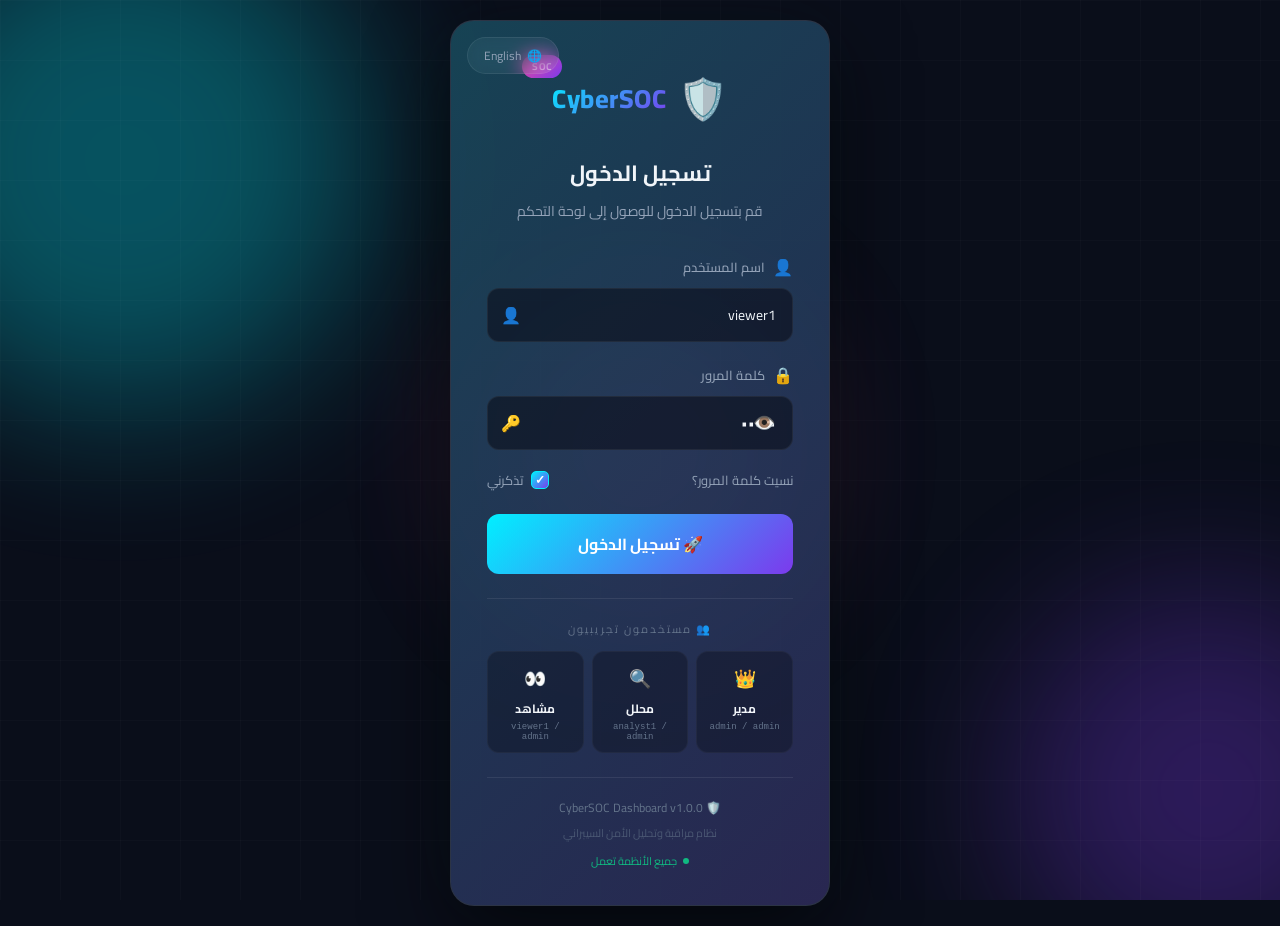
==== about.html @ f3b63bd0 "Add files via upload" ====
<!DOCTYPE html>
<html lang="ar" dir="rtl" data-theme="dark">
<head>
    <link rel="stylesheet" href="assets/css/style.css">
    <meta charset="UTF-8">
    <meta name="viewport" content="width=device-width, initial-scale=1.0">
    <title>CyberSOC Dashboard - من نحن</title>
    <meta name="description" content="تعرف على منصة CyberSOC وفريق العمل">
    <link rel="icon" href="data:image/svg+xml,<svg xmlns='http://www.w3.org/2000/svg' viewBox='0 0 100 100'><text y='.9em' font-size='90'>🛡️</text></svg>">
</head>
<body>

<!-- ====================================================== -->
<!-- شاشة التحميل -->
<!-- ====================================================== -->
<div id="loading-screen">
    <div class="loading-spinner"></div>
    <div class="loading-text">🛡️ جاري تحميل المنصة...</div>
</div>
<script>
// ==========================================
// التحقق من تسجيل الدخول
// ==========================================
(function() {
    var loggedIn = sessionStorage.getItem('loggedIn');
    if (!loggedIn || loggedIn !== 'true') {
        window.location.href = 'login.html';
    }
})();
</script>

<!-- ====================================================== -->
<!-- الشريط الجانبي -->
<!-- ====================================================== -->
<aside class="sidebar" id="sidebar">
    <div class="logo">
        <span class="logo-icon">🛡️</span>
        <span class="logo-text">CyberSOC</span>
    </div>
    
    <nav>
        <ul class="nav-menu">
            <li class="nav-item">
                <a href="index.html" class="nav-link">
                    <span class="nav-icon">📊</span>
                    <span class="nav-text" data-translate="dashboard">لوحة التحكم</span>
                </a>
            </li>
            <li class="nav-item">
                <a href="threats.html" class="nav-link">
                    <span class="nav-icon">⚠️</span>
                    <span class="nav-text" data-translate="threats">التهديدات</span>
                    <span class="nav-badge" id="threat-badge">12</span>
                </a>
            </li>
            <li class="nav-item">
                <a href="incidents.html" class="nav-link">
                    <span class="nav-icon">🚨</span>
                    <span class="nav-text" data-translate="incidents">الحوادث</span>
                    <span class="nav-badge" id="incident-badge">5</span>
                </a>
            </li>
            <li class="nav-item">
                <a href="about.html" class="nav-link active">
                    <span class="nav-icon">ℹ️</span>
                    <span class="nav-text">من نحن</span>
                </a>
            </li>
            <li class="nav-item">
                <a href="settings.html" class="nav-link">
                    <span class="nav-icon">⚙️</span>
                    <span class="nav-text" data-translate="settings">الإعدادات</span>
                </a>
            </li>
        </ul>
    </nav>
    
    <div class="sidebar-footer">
        <div class="user-info">
            <span class="user-avatar">👤</span>
            <div>
                <div class="user-name">مدير النظام</div>
                <div class="user-role">Admin</div>
            </div>
        </div>
    </div>
</aside>

<!-- ====================================================== -->
<!-- المحتوى الرئيسي -->
<!-- ====================================================== -->
<main class="main-content" id="main-content">
    
    <!-- الشريط العلوي -->
    <header class="topbar">
        <div class="topbar-left">
            <button class="menu-toggle" aria-label="تبديل القائمة">☰</button>
            <h1 class="page-title">من نحن</h1>
        </div>
        
        <div class="topbar-right">
            <span id="clock" style="font-size:14px; color:var(--text-secondary); font-weight:500;">--:--:--</span>
            <button class="lang-toggle" aria-label="تبديل اللغة">🇬🇧 EN</button>
            <button class="theme-toggle" aria-label="تبديل الثيم">🌙</button>
            <div class="notification-badge">
                <span style="font-size:22px;">🔔</span>
                <span class="badge-count" id="notif-count">3</span>
            </div>
        </div>
    </header>
    
    <!-- قسم الترحيب -->
    <section class="glass-card" style="margin-bottom: var(--spacing-lg); text-align: center; padding: var(--spacing-2xl);">
        <div style="font-size: 64px; margin-bottom: var(--spacing-md);">🛡️</div>
        <h1 style="font-size: 36px; margin-bottom: var(--spacing-md); background: linear-gradient(135deg, var(--neon-cyan), var(--neon-purple)); -webkit-background-clip: text; -webkit-text-fill-color: transparent;">CyberSOC Dashboard</h1>
        <p style="font-size: 18px; color: var(--text-secondary); max-width: 700px; margin: 0 auto; line-height: 1.8;">
            منصة متقدمة لمراقبة وتحليل التهديدات الأمنية وإدارة الحوادث السيبرانية في الوقت الفعلي
        </p>
    </section>
    
    <!-- الرؤية والرسالة -->
    <section class="grid grid-2" style="margin-bottom: var(--spacing-lg);">
        <div class="glass-card glass-card-glow">
            <div style="font-size: 40px; margin-bottom: var(--spacing-md);">🎯</div>
            <h3 style="font-size: 20px; margin-bottom: var(--spacing-md);">رؤيتنا</h3>
            <p style="color: var(--text-secondary); line-height: 1.8;">
                أن نكون المنصة الرائدة في مجال الأمن السيبراني، نقدم حلولاً مبتكرة لتحليل التهديدات 
                وحماية المؤسسات من الهجمات الإلكترونية المتطورة.
            </p>
        </div>
        
        <div class="glass-card glass-card-glow">
            <div style="font-size: 40px; margin-bottom: var(--spacing-md);">💡</div>
            <h3 style="font-size: 20px; margin-bottom: var(--spacing-md);">رسالتنا</h3>
            <p style="color: var(--text-secondary); line-height: 1.8;">
                توفير أدوات متطورة لفرق الأمن السيبراني لرصد وتحليل والاستجابة للتهديدات 
                بسرعة وكفاءة، مع الحفاظ على أعلى معايير الأمان والخصوصية.
            </p>
        </div>
    </section>
    
    <!-- إحصائيات المنصة -->
    <section class="grid grid-4" style="margin-bottom: var(--spacing-lg);">
        <div class="glass-card stat-card text-center">
            <div class="stat-number" style="font-size: 36px;">500+</div>
            <div class="stat-label">تهديدات تم تحليلها</div>
        </div>
        <div class="glass-card stat-card text-center">
            <div class="stat-number" style="font-size: 36px;">98%</div>
            <div class="stat-label">دقة الكشف</div>
        </div>
        <div class="glass-card stat-card text-center">
            <div class="stat-number" style="font-size: 36px;">24/7</div>
            <div class="stat-label">مراقبة مستمرة</div>
        </div>
        <div class="glass-card stat-card text-center">
            <div class="stat-number" style="font-size: 36px;">50+</div>
            <div class="stat-label">عميل يثق بنا</div>
        </div>
    </section>
    
    <!-- فريق العمل -->
    <section style="margin-bottom: var(--spacing-lg);">
        <h2 style="text-align: center; margin-bottom: var(--spacing-xl); font-size: 28px;">👥 فريق العمل</h2>
        <div class="grid grid-3">
            <div class="glass-card text-center">
                <div style="font-size: 64px; margin-bottom: var(--spacing-sm);">👨‍💻</div>
                <h4 style="font-size: 18px;">عبدالرحمن حجازي</h4>
                <p style="color: var(--text-secondary); font-size: 14px;">مدير الأمن السيبراني</p>
                <p style="color: var(--text-muted); font-size: 13px; margin-top: var(--spacing-sm);">خبرة 10 سنوات في مجال الأمن المعلوماتي</p>
            </div>
            <div class="glass-card text-center">
                <div style="font-size: 64px; margin-bottom: var(--spacing-sm);">👩‍💻</div>
                <h4 style="font-size: 18px;">سارة الشايقيه</h4>
                <p style="color: var(--text-secondary); font-size: 14px;">محللة أمنية أولى</p>
                <p style="color: var(--text-muted); font-size: 13px; margin-top: var(--spacing-sm);">متخصصة في تحليل التهديدات والاستجابة للحوادث</p>
            </div>
            <div class="glass-card text-center">
                <div style="font-size: 64px; margin-bottom: var(--spacing-sm);">🧑‍🔬</div>
                <h4 style="font-size: 18px;">محمد الدنقلاوي</h4>
                <p style="color: var(--text-secondary); font-size: 14px;">خبير أمن الشبكات</p>
                <p style="color: var(--text-muted); font-size: 13px; margin-top: var(--spacing-sm);">متخصص في أمن البنية التحتية والشبكات</p>
            </div>
        </div>
    </section>
    
    <!-- الشهادات والجوائز -->
    <section class="glass-card" style="margin-bottom: var(--spacing-lg);">
        <h3 style="text-align: center; margin-bottom: var(--spacing-lg); font-size: 22px;">🏆 الشهادات والاعتمادات</h3>
        <div class="grid grid-3" style="text-align: center;">
            <div>
                <div style="font-size: 48px;">🔒</div>
                <p style="font-weight: 600; margin-top: var(--spacing-sm);">ISO 27001</p>
                <p style="color: var(--text-muted); font-size: 13px;">معيار أمن المعلومات</p>
            </div>
            <div>
                <div style="font-size: 48px;">🛡️</div>
                <p style="font-weight: 600; margin-top: var(--spacing-sm);">SOC 2 Type II</p>
                <p style="color: var(--text-muted); font-size: 13px;">امتثال أمن البيانات</p>
            </div>
            <div>
                <div style="font-size: 48px;">⭐</div>
                <p style="font-weight: 600; margin-top: var(--spacing-sm);">NIST CSF</p>
                <p style="color: var(--text-muted); font-size: 13px;">إطار الأمن السيبراني</p>
            </div>
        </div>
    </section>
    
    <!-- نموذج الاتصال -->
    <section class="glass-card" style="margin-bottom: var(--spacing-lg);">
        <h3 style="margin-bottom: var(--spacing-lg); font-size: 22px;">📩 تواصل معنا</h3>
        <form id="contactForm" style="max-width: 600px; margin: 0 auto;">
            <div class="form-group">
                <label for="contactName">الاسم الكامل</label>
                <input type="text" id="contactName" class="form-control" placeholder="أدخل اسمك" required>
            </div>
            <div class="form-group">
                <label for="contactEmail">البريد الإلكتروني</label>
                <input type="email" id="contactEmail" class="form-control" placeholder="example@domain.com" required>
            </div>
            <div class="form-group">
                <label for="contactMessage">الرسالة</label>
                <textarea id="contactMessage" class="form-control" rows="4" placeholder="اكتب رسالتك هنا..." required></textarea>
            </div>
            <button type="submit" class="btn btn-primary" style="width: 100%;">إرسال الرسالة</button>
        </form>
    </section>
    
    <!-- تذييل الصفحة -->
    <footer style="margin-top: var(--spacing-2xl); padding: var(--spacing-md); text-align: center; color: var(--text-muted); font-size: 13px;">
        <p>🛡️ CyberSOC Dashboard v1.0.0 | جميع الحقوق محفوظة © 2026</p>
        <p style="margin-top: var(--spacing-xs); font-size: 12px; opacity: 0.6;">نظام مراقبة وتحليل الأمن السيبراني - تعمل بأمان 🔒</p>
    </footer>
</main>


<script src="assets/js/main.js"></script>

<script>
// ساعة رقمية
function updateClock() {
    const now = new Date();
    const time = now.toLocaleTimeString('ar-SA', { 
        hour12: false,
        hour: '2-digit',
        minute: '2-digit',
        second: '2-digit'
    });
    const clock = document.getElementById('clock');
    if (clock) clock.textContent = '🕐 ' + time;
}
setInterval(updateClock, 1000);
updateClock();

// نموذج الاتصال
document.getElementById('contactForm')?.addEventListener('submit', function(e) {
    e.preventDefault();
    alert('📩 تم إرسال رسالتك بنجاح! سنتواصل معك قريباً.');
    this.reset();
});

// تحديث الإشعارات
document.getElementById('notif-count').textContent = '3';
</script>

</body>
</html>
---- assets/css/style.css ----
/* ============================================
   CyberSOC Dashboard - CSS موحد (مسافات محسنة)
   ============================================ */

/* ============================================
   1. إعادة تعيين وإعدادات عامة
   ============================================ */
* {
    margin: 0;
    padding: 0;
    box-sizing: border-box;
}

body {
    font-family: 'Segoe UI', Tahoma, Geneva, Verdana, sans-serif;
    background: #0a0e1a;
    color: #f1f5f9;
    min-height: 100vh;
}

/* ============================================
   2. متغيرات المسافات الموحدة
   ============================================ */
:root {
    --spacing-xs: 4px;
    --spacing-sm: 8px;
    --spacing-md: 12px;
    --spacing-lg: 16px;
    --spacing-xl: 20px;
    --spacing-2xl: 24px;
    --spacing-3xl: 32px;
    
    --radius-sm: 6px;
    --radius-md: 10px;
    --radius-lg: 14px;
    
    --sidebar-width: 220px;
    --topbar-height: 56px;
}

/* ============================================
   3. الشريط الجانبي
   ============================================ */
.sidebar {
    position: fixed;
    top: 0;
    left: 0;
    height: 100vh;
    width: var(--sidebar-width);
    background: #111827;
    padding: var(--spacing-md) var(--spacing-sm);
    overflow-y: auto;
    z-index: 100;
    border-right: 1px solid #1e293b;
}

[dir="rtl"] .sidebar {
    left: auto;
    right: 0;
    border-right: none;
    border-left: 1px solid #1e293b;
}

/* الشعار */
.logo {
    display: flex;
    align-items: center;
    gap: var(--spacing-sm);
    margin-bottom: var(--spacing-2xl);
    padding: var(--spacing-xs) var(--spacing-sm);
}

.logo-icon {
    font-size: 24px;
}

.logo-text {
    font-size: 18px;
    font-weight: 700;
    color: #00f0ff;
}

/* قائمة التنقل */
.nav-menu {
    list-style: none;
    padding: 0;
}

.nav-item {
    margin-bottom: var(--spacing-xs);
}

.nav-link {
    display: flex;
    align-items: center;
    gap: var(--spacing-sm);
    padding: var(--spacing-sm) var(--spacing-md);
    border-radius: var(--radius-sm);
    color: #94a3b8;
    text-decoration: none;
    transition: all 0.2s;
    font-size: 14px;
}

.nav-link:hover {
    background: rgba(0, 240, 255, 0.08);
    color: #f1f5f9;
}

.nav-link.active {
    background: rgba(0, 240, 255, 0.12);
    color: #00f0ff;
}

.nav-icon {
    font-size: 16px;
    width: 20px;
    text-align: center;
}

.nav-badge {
    margin-left: auto;
    background: #ef4444;
    color: white;
    font-size: 9px;
    padding: 1px 7px;
    border-radius: 10px;
}

[dir="rtl"] .nav-badge {
    margin-left: 0;
    margin-right: auto;
}

/* معلومات المستخدم */
.sidebar-footer {
    margin-top: var(--spacing-2xl);
    padding-top: var(--spacing-md);
    border-top: 1px solid #1e293b;
}

.user-info {
    display: flex;
    align-items: center;
    gap: var(--spacing-sm);
    padding: var(--spacing-xs) var(--spacing-sm);
}

.user-avatar {
    font-size: 20px;
}

.user-name {
    font-size: 13px;
    font-weight: 600;
}

.user-role {
    font-size: 11px;
    color: #64748b;
}

/* ============================================
   4. المحتوى الرئيسي
   ============================================ */
.main-content {
    margin-left: var(--sidebar-width);
    padding: var(--spacing-lg) var(--spacing-xl);
    min-height: 100vh;
}

[dir="rtl"] .main-content {
    margin-left: 0;
    margin-right: var(--sidebar-width);
}

/* ============================================
   5. الشريط العلوي
   ============================================ */
.topbar {
    display: flex;
    justify-content: space-between;
    align-items: center;
    padding: var(--spacing-sm) var(--spacing-lg);
    background: #1e293b;
    border-radius: var(--radius-md);
    margin-bottom: var(--spacing-lg);
    flex-wrap: wrap;
    gap: var(--spacing-sm);
    min-height: var(--topbar-height);
}

.topbar-left {
    display: flex;
    align-items: center;
    gap: var(--spacing-sm);
}

.menu-toggle {
    background: none;
    border: none;
    color: #f1f5f9;
    font-size: 20px;
    cursor: pointer;
}

.page-title {
    font-size: 17px;
    font-weight: 600;
}

.topbar-right {
    display: flex;
    align-items: center;
    gap: var(--spacing-sm);
    flex-wrap: wrap;
}

.lang-toggle {
    background: rgba(255, 255, 255, 0.05);
    border: 1px solid #334155;
    color: #f1f5f9;
    padding: 3px 10px;
    border-radius: var(--radius-sm);
    cursor: pointer;
    font-size: 12px;
    transition: all 0.2s;
}

.lang-toggle:hover {
    background: rgba(0, 240, 255, 0.1);
    border-color: #00f0ff;
}

#clock {
    font-size: 13px !important;
    color: #94a3b8 !important;
    font-weight: 500 !important;
}

.notification-badge {
    position: relative;
    cursor: pointer;
}

.badge-count {
    position: absolute;
    top: -5px;
    right: -5px;
    background: #ef4444;
    color: white;
    font-size: 9px;
    padding: 1px 5px;
    border-radius: 50%;
    min-width: 16px;
    text-align: center;
}

[dir="rtl"] .badge-count {
    right: auto;
    left: -5px;
}

/* ============================================
   6. البطاقات
   ============================================ */
.glass-card {
    background: #1e293b;
    border-radius: var(--radius-md);
    padding: var(--spacing-lg);
    border: 1px solid #334155;
    transition: all 0.3s;
}

.glass-card:hover {
    border-color: #00f0ff;
    transform: translateY(-2px);
    box-shadow: 0 4px 20px rgba(0, 0, 0, 0.3);
}

.glass-card-glow {
    position: relative;
}

.glass-card-glow::after {
    content: '';
    position: absolute;
    top: -1px;
    left: -1px;
    right: -1px;
    bottom: -1px;
    background: linear-gradient(45deg, #00f0ff, #7c3aed, #ec4899, #00f0ff);
    border-radius: var(--radius-md);
    z-index: -1;
    opacity: 0;
    transition: opacity 0.3s;
    background-size: 300% 300%;
    animation: borderGradient 3s ease-in-out infinite;
}

.glass-card-glow:hover::after {
    opacity: 0.2;
}

@keyframes borderGradient {
    0% { background-position: 0% 50%; }
    50% { background-position: 100% 50%; }
    100% { background-position: 0% 50%; }
}

/* ============================================
   7. الشبكة (Grid)
   ============================================ */
.grid {
    display: grid;
    gap: var(--spacing-lg);
}

.grid-2 { grid-template-columns: repeat(2, 1fr); }
.grid-3 { grid-template-columns: repeat(3, 1fr); }
.grid-4 { grid-template-columns: repeat(4, 1fr); }

/* ============================================
   8. بطاقات الإحصائيات
   ============================================ */
.stat-card {
    min-height: 80px;
    padding: var(--spacing-md) var(--spacing-lg);
}

.stat-card .stat-icon {
    font-size: 22px;
}

.stat-number {
    font-size: 26px;
    font-weight: 700;
    color: #00f0ff;
}

.stat-label {
    font-size: 13px;
    color: #94a3b8;
}

.stat-change {
    font-size: 11px;
    padding: 1px 8px;
    border-radius: 10px;
    display: inline-block;
}

.stat-change.positive {
    color: #10b981;
    background: rgba(16, 185, 129, 0.15);
}

.stat-change.negative {
    color: #ef4444;
    background: rgba(239, 68, 68, 0.15);
}

.stat-change.neutral {
    color: #f59e0b;
    background: rgba(245, 158, 11, 0.15);
}

/* ============================================
   9. الجداول
   ============================================ */
.table-container {
    overflow-x: auto;
    background: #1e293b;
    border-radius: var(--radius-md);
    border: 1px solid #334155;
}

.table {
    width: 100%;
    border-collapse: collapse;
    font-size: 13px;
}

.table thead {
    background: rgba(0, 240, 255, 0.03);
}

.table th {
    padding: var(--spacing-sm) var(--spacing-md);
    text-align: left;
    color: #94a3b8;
    border-bottom: 1px solid #334155;
    font-weight: 600;
    font-size: 12px;
    text-transform: uppercase;
    letter-spacing: 0.5px;
}

[dir="rtl"] .table th {
    text-align: right;
}

.table td {
    padding: var(--spacing-sm) var(--spacing-md);
    border-bottom: 1px solid #1e293b;
    font-size: 13px;
}

.table tbody tr:last-child td {
    border-bottom: none;
}

.table tbody tr:hover {
    background: rgba(0, 240, 255, 0.03);
}

/* ============================================
   10. شارات
   ============================================ */
.badge {
    display: inline-block;
    padding: 2px 8px;
    border-radius: 10px;
    font-size: 10px;
    font-weight: 600;
    text-transform: uppercase;
    letter-spacing: 0.3px;
}

.badge-critical { background: rgba(239, 68, 68, 0.2); color: #ef4444; }
.badge-high { background: rgba(245, 158, 11, 0.2); color: #f59e0b; }
.badge-medium { background: rgba(59, 130, 246, 0.2); color: #3b82f6; }
.badge-low { background: rgba(16, 185, 129, 0.2); color: #10b981; }

.badge-active { background: rgba(239, 68, 68, 0.2); color: #ef4444; }
.badge-investigating { background: rgba(245, 158, 11, 0.2); color: #f59e0b; }
.badge-resolved { background: rgba(16, 185, 129, 0.2); color: #10b981; }
.badge-new { background: rgba(236, 72, 153, 0.2); color: #ec4899; }
.badge-contained { background: rgba(59, 130, 246, 0.2); color: #3b82f6; }
.badge-closed { background: rgba(100, 116, 139, 0.2); color: #94a3b8; }

/* ============================================
   11. الأزرار
   ============================================ */
.btn {
    display: inline-flex;
    align-items: center;
    gap: var(--spacing-xs);
    padding: 5px 14px;
    border-radius: var(--radius-sm);
    border: none;
    cursor: pointer;
    font-size: 12px;
    font-weight: 600;
    transition: all 0.2s;
}

.btn-primary {
    background: #00f0ff;
    color: #0a0e1a;
}

.btn-primary:hover {
    transform: translateY(-1px);
    box-shadow: 0 4px 15px rgba(0, 240, 255, 0.3);
}

.btn-danger {
    background: #ef4444;
    color: white;
}

.btn-danger:hover {
    transform: translateY(-1px);
    box-shadow: 0 4px 15px rgba(239, 68, 68, 0.3);
}

.btn-success {
    background: #10b981;
    color: white;
}

.btn-success:hover {
    transform: translateY(-1px);
    box-shadow: 0 4px 15px rgba(16, 185, 129, 0.3);
}

.btn-warning {
    background: #f59e0b;
    color: white;
}

.btn-warning:hover {
    transform: translateY(-1px);
    box-shadow: 0 4px 15px rgba(245, 158, 11, 0.3);
}

.btn-outline {
    background: transparent;
    border: 1px solid #334155;
    color: #f1f5f9;
}

.btn-outline:hover {
    border-color: #00f0ff;
    color: #00f0ff;
}

.btn-sm {
    padding: 3px 10px;
    font-size: 11px;
}

.btn-lg {
    padding: 8px 20px;
    font-size: 15px;
}

/* ============================================
   12. النماذج
   ============================================ */
.form-group {
    margin-bottom: var(--spacing-md);
}

.form-group label {
    display: block;
    margin-bottom: var(--spacing-xs);
    color: #94a3b8;
    font-size: 12px;
}

.form-control {
    width: 100%;
    padding: var(--spacing-sm) var(--spacing-md);
    background: #0a0e1a;
    border: 1px solid #334155;
    border-radius: var(--radius-sm);
    color: #f1f5f9;
    font-size: 13px;
    transition: border-color 0.2s;
}

.form-control:focus {
    outline: none;
    border-color: #00f0ff;
}

.form-control::placeholder {
    color: #64748b;
}

textarea.form-control {
    min-height: 80px;
    resize: vertical;
}

select.form-control {
    appearance: none;
    background-image: url("data:image/svg+xml,%3Csvg xmlns='http://www.w3.org/2000/svg' width='10' height='10' viewBox='0 0 10 10'%3E%3Cpath fill='%2394a3b8' d='M5 7L1 3h8z'/%3E%3C/svg%3E");
    background-repeat: no-repeat;
    background-position: right 10px center;
    padding-right: 30px;
    cursor: pointer;
}

[dir="rtl"] select.form-control {
    background-position: left 10px center;
    padding-right: 12px;
    padding-left: 30px;
}

/* ============================================
   13. الإشعارات
   ============================================ */
.notification-dropdown {
    position: absolute;
    top: 28px;
    right: 0;
    width: 250px;
    background: #1e293b;
    border-radius: var(--radius-sm);
    padding: var(--spacing-sm);
    display: none;
    z-index: 200;
    box-shadow: 0 8px 30px rgba(0, 0, 0, 0.5);
    border: 1px solid #334155;
}

[dir="rtl"] .notification-dropdown {
    right: auto;
    left: 0;
}

.notification-dropdown.show {
    display: block;
}

.notification-item {
    padding: var(--spacing-sm) var(--spacing-md);
    border-radius: var(--radius-sm);
    border-bottom: 1px solid #334155;
    cursor: pointer;
}

.notification-item:last-child {
    border-bottom: none;
}

.notification-item:hover {
    background: rgba(0, 240, 255, 0.05);
}

.notif-title {
    font-weight: 600;
    font-size: 12px;
}

.notif-time {
    font-size: 10px;
    color: #94a3b8;
}

/* ============================================
   14. الرسوم البيانية
   ============================================ */
.chart-container {
    height: 200px;
    width: 100%;
}

/* ============================================
   15. شاشة التحميل
   ============================================ */
#loading-screen {
    position: fixed;
    top: 0;
    left: 0;
    right: 0;
    bottom: 0;
    background: #0a0e1a;
    z-index: 9999;
    display: flex;
    flex-direction: column;
    align-items: center;
    justify-content: center;
    transition: opacity 0.5s ease;
}

#loading-screen.hide {
    opacity: 0;
    pointer-events: none;
}

.loading-spinner {
    width: 40px;
    height: 40px;
    border: 3px solid rgba(0, 240, 255, 0.1);
    border-top-color: #00f0ff;
    border-radius: 50%;
    animation: spin 0.8s linear infinite;
}

@keyframes spin {
    to { transform: rotate(360deg); }
}

.loading-text {
    margin-top: var(--spacing-md);
    font-size: 13px;
    color: #94a3b8;
}

/* ============================================
   16. أدوات مساعدة
   ============================================ */
/* المسافات */
.mt-1 { margin-top: var(--spacing-xs); }
.mt-2 { margin-top: var(--spacing-sm); }
.mt-3 { margin-top: var(--spacing-md); }
.mt-4 { margin-top: var(--spacing-lg); }
.mt-5 { margin-top: var(--spacing-xl); }

.mb-1 { margin-bottom: var(--spacing-xs); }
.mb-2 { margin-bottom: var(--spacing-sm); }
.mb-3 { margin-bottom: var(--spacing-md); }
.mb-4 { margin-bottom: var(--spacing-lg); }
.mb-5 { margin-bottom: var(--spacing-xl); }

.ml-1 { margin-left: var(--spacing-xs); }
.ml-2 { margin-left: var(--spacing-sm); }
.mr-1 { margin-right: var(--spacing-xs); }
.mr-2 { margin-right: var(--spacing-sm); }

.p-1 { padding: var(--spacing-xs); }
.p-2 { padding: var(--spacing-sm); }
.p-3 { padding: var(--spacing-md); }
.p-4 { padding: var(--spacing-lg); }

/* التنسيقات */
.flex { display: flex; }
.flex-center { display: flex; align-items: center; justify-content: center; }
.flex-between { display: flex; align-items: center; justify-content: space-between; flex-wrap: wrap; gap: var(--spacing-sm); }
.flex-col { flex-direction: column; }
.flex-wrap { flex-wrap: wrap; }
.gap-1 { gap: var(--spacing-xs); }
.gap-2 { gap: var(--spacing-sm); }
.gap-3 { gap: var(--spacing-md); }

.text-center { text-align: center; }
.text-right { text-align: right; }
.text-left { text-align: left; }
.text-muted { color: #94a3b8; }
.text-secondary { color: #94a3b8; }
.text-cyan { color: #00f0ff; }
.text-green { color: #10b981; }
.text-red { color: #ef4444; }
.text-yellow { color: #f59e0b; }

.w-full { width: 100%; }
.h-full { height: 100%; }

.rounded { border-radius: var(--radius-md); }
.rounded-sm { border-radius: var(--radius-sm); }
.rounded-lg { border-radius: var(--radius-lg); }

.shadow { box-shadow: 0 4px 20px rgba(0, 0, 0, 0.3); }

.relative { position: relative; }
.absolute { position: absolute; }
.fixed { position: fixed; }

.overflow-hidden { overflow: hidden; }
.overflow-auto { overflow: auto; }
.overflow-x-auto { overflow-x: auto; }

.cursor-pointer { cursor: pointer; }
.d-none { display: none; }
.d-block { display: block; }

/* ============================================
   17. تذييل الصفحة
   ============================================ */
footer {
    margin-top: var(--spacing-2xl);
    padding: var(--spacing-md);
    text-align: center;
    color: #64748b;
    font-size: 12px;
    border-top: 1px solid #1e293b;
}

/* ============================================
   18. الاستجابة
   ============================================ */
@media (max-width: 1200px) {
    .grid-4 { grid-template-columns: repeat(2, 1fr); }
    .grid-3 { grid-template-columns: repeat(2, 1fr); }
}

@media (max-width: 992px) {
    .sidebar {
        transform: translateX(-100%);
        width: 240px;
    }
    
    [dir="rtl"] .sidebar {
        transform: translateX(100%);
    }
    
    .sidebar.open {
        transform: translateX(0);
    }
    
    .main-content {
        margin-left: 0 !important;
        padding: var(--spacing-md);
    }
    
    [dir="rtl"] .main-content {
        margin-right: 0 !important;
    }
}

@media (max-width: 768px) {
    .grid-4 { grid-template-columns: 1fr 1fr; }
    .grid-3 { grid-template-columns: 1fr; }
    .grid-2 { grid-template-columns: 1fr; }
    
    .topbar {
        padding: var(--spacing-sm) var(--spacing-md);
        flex-direction: column;
        align-items: stretch;
    }
    
    .topbar-left,
    .topbar-right {
        justify-content: center;
    }
    
    .main-content {
        padding: var(--spacing-sm);
    }
    
    .glass-card {
        padding: var(--spacing-md);
    }
    
    .stat-card {
        min-height: 60px;
        padding: var(--spacing-sm) var(--spacing-md);
    }
    
    .stat-number {
        font-size: 20px;
    }
    
    .page-title {
        font-size: 15px;
    }
    
    .table th,
    .table td {
        padding: var(--spacing-xs) var(--spacing-sm);
        font-size: 11px;
    }
    
    .badge {
        font-size: 9px;
        padding: 1px 6px;
    }
    
    .chart-container {
        height: 150px;
    }
}

@media (max-width: 576px) {
    .grid-4 { grid-template-columns: 1fr; }
    .grid-3 { grid-template-columns: 1fr; }
    
    .main-content {
        padding: var(--spacing-xs);
    }
    
    .glass-card {
        padding: var(--spacing-sm);
    }
    
    .stat-card {
        min-height: 50px;
        padding: var(--spacing-xs) var(--spacing-sm);
    }
    
    .stat-number {
        font-size: 18px;
    }
    
    .stat-label {
        font-size: 11px;
    }
    
    .stat-card .stat-icon {
        font-size: 18px;
    }
    
    .topbar {
        padding: var(--spacing-xs) var(--spacing-sm);
    }
    
    .page-title {
        font-size: 13px;
    }
    
    .lang-toggle {
        font-size: 10px;
        padding: 2px 8px;
    }
    
    #clock {
        font-size: 11px !important;
    }
    
    .table th,
    .table td {
        padding: 3px 6px;
        font-size: 10px;
    }
    
    .badge {
        font-size: 8px;
        padding: 1px 5px;
    }
    
    .btn {
        font-size: 10px;
        padding: 3px 10px;
    }
    
    .btn-sm {
        font-size: 9px;
        padding: 2px 8px;
    }
    
    .chart-container {
        height: 120px;
    }
    
    .notification-dropdown {
        width: 200px;
        right: -20px;
    }
    
    [dir="rtl"] .notification-dropdown {
        right: auto;
        left: -20px;
    }
}

/* ============================================
   19. صفحة About - تنسيقات إضافية
   ============================================ */
.about-hero {
    text-align: center;
    padding: var(--spacing-2xl) var(--spacing-lg);
}

.about-hero h1 {
    font-size: 32px;
    margin-bottom: var(--spacing-md);
    background: linear-gradient(135deg, #00f0ff, #7c3aed);
    -webkit-background-clip: text;
    -webkit-text-fill-color: transparent;
}

.about-hero p {
    font-size: 16px;
    color: #94a3b8;
    max-width: 700px;
    margin: 0 auto;
    line-height: 1.8;
}

.team-member {
    text-align: center;
    padding: var(--spacing-lg);
}

.team-member .avatar {
    font-size: 48px;
    margin-bottom: var(--spacing-sm);
}

.team-member h4 {
    font-size: 16px;
    margin-bottom: var(--spacing-xs);
}

.team-member p {
    font-size: 13px;
    color: #94a3b8;
}

/* ============================================
   20. صفحة Settings - تنسيقات إضافية
   ============================================ */
.settings-group {
    margin-bottom: var(--spacing-xl);
}

.settings-group h3 {
    font-size: 16px;
    margin-bottom: var(--spacing-md);
    color: #00f0ff;
}

/* ============================================
   21. صفحة Threats - تنسيقات إضافية
   ============================================ */
.filter-section {
    margin-bottom: var(--spacing-lg);
}

/* ============================================
   22. صفحة Incidents - تنسيقات إضافية
   ============================================ */
.kanban-column {
    min-height: 200px;
}

.kanban-column .glass-card {
    cursor: pointer;
    transition: all 0.2s;
}

.kanban-column .glass-card:hover {
    transform: translateX(3px);
    border-color: rgba(0, 240, 255, 0.3);
}

[dir="rtl"] .kanban-column .glass-card:hover {
    transform: translateX(-3px);
}

/* ============================================
   23. النوافذ المنبثقة (Modal)
   ============================================ */
.modal-overlay {
    position: fixed;
    top: 0;
    left: 0;
    right: 0;
    bottom: 0;
    background: rgba(0, 0, 0, 0.8);
    backdrop-filter: blur(8px);
    z-index: 1000;
    display: none;
    align-items: center;
    justify-content: center;
}

.modal-overlay.show {
    display: flex;
}

.modal-content {
    max-width: 500px;
    width: 90%;
    max-height: 80vh;
    overflow-y: auto;
    position: relative;
}

.modal-close {
    position: absolute;
    top: var(--spacing-sm);
    right: var(--spacing-sm);
    background: none;
    border: none;
    color: #f1f5f9;
    font-size: 22px;
    cursor: pointer;
    transition: all 0.2s;
}

[dir="rtl"] .modal-close {
    right: auto;
    left: var(--spacing-sm);
}

.modal-close:hover {
    transform: rotate(90deg);
    color: #ef4444;
}

/* ============================================
   24. الثيم الفاتح (اختياري)
   ============================================ */
[data-theme="light"] body {
    background: #f0f4ff;
    color: #0f172a;
}

[data-theme="light"] .sidebar {
    background: #ffffff;
    border-right-color: #e2e8f0;
}

[data-theme="light"] .glass-card {
    background: #ffffff;
    border-color: #e2e8f0;
}

[data-theme="light"] .topbar {
    background: #ffffff;
}

[data-theme="light"] .table-container {
    background: #ffffff;
}

[data-theme="light"] .table thead {
    background: rgba(0, 0, 0, 0.02);
}

[data-theme="light"] .table th {
    color: #475569;
    border-bottom-color: #e2e8f0;
}

[data-theme="light"] .table td {
    border-bottom-color: #f1f5f9;
}

[data-theme="light"] .form-control {
    background: #f8fafc;
    color: #0f172a;
    border-color: #e2e8f0;
}

[data-theme="light"] .notification-dropdown {
    background: #ffffff;
}

[data-theme="light"] .btn-outline {
    border-color: #e2e8f0;
    color: #0f172a;
}

[data-theme="light"] .btn-outline:hover {
    border-color: #00f0ff;
    color: #00f0ff;
}

[data-theme="light"] .stat-number {
    color: #4f46e5;
}

[data-theme="light"] .nav-link {
    color: #64748b;
}

[data-theme="light"] .nav-link:hover {
    color: #0f172a;
}

[data-theme="light"] .nav-link.active {
    background: rgba(79, 70, 229, 0.1);
    color: #4f46e5;
}

[data-theme="light"] .logo-text {
    color: #4f46e5;
}

[data-theme="light"] .sidebar-footer {
    border-top-color: #e2e8f0;
}

[data-theme="light"] footer {
    border-top-color: #e2e8f0;
}

[data-theme="light"] .notification-item {
    border-bottom-color: #e2e8f0;
}
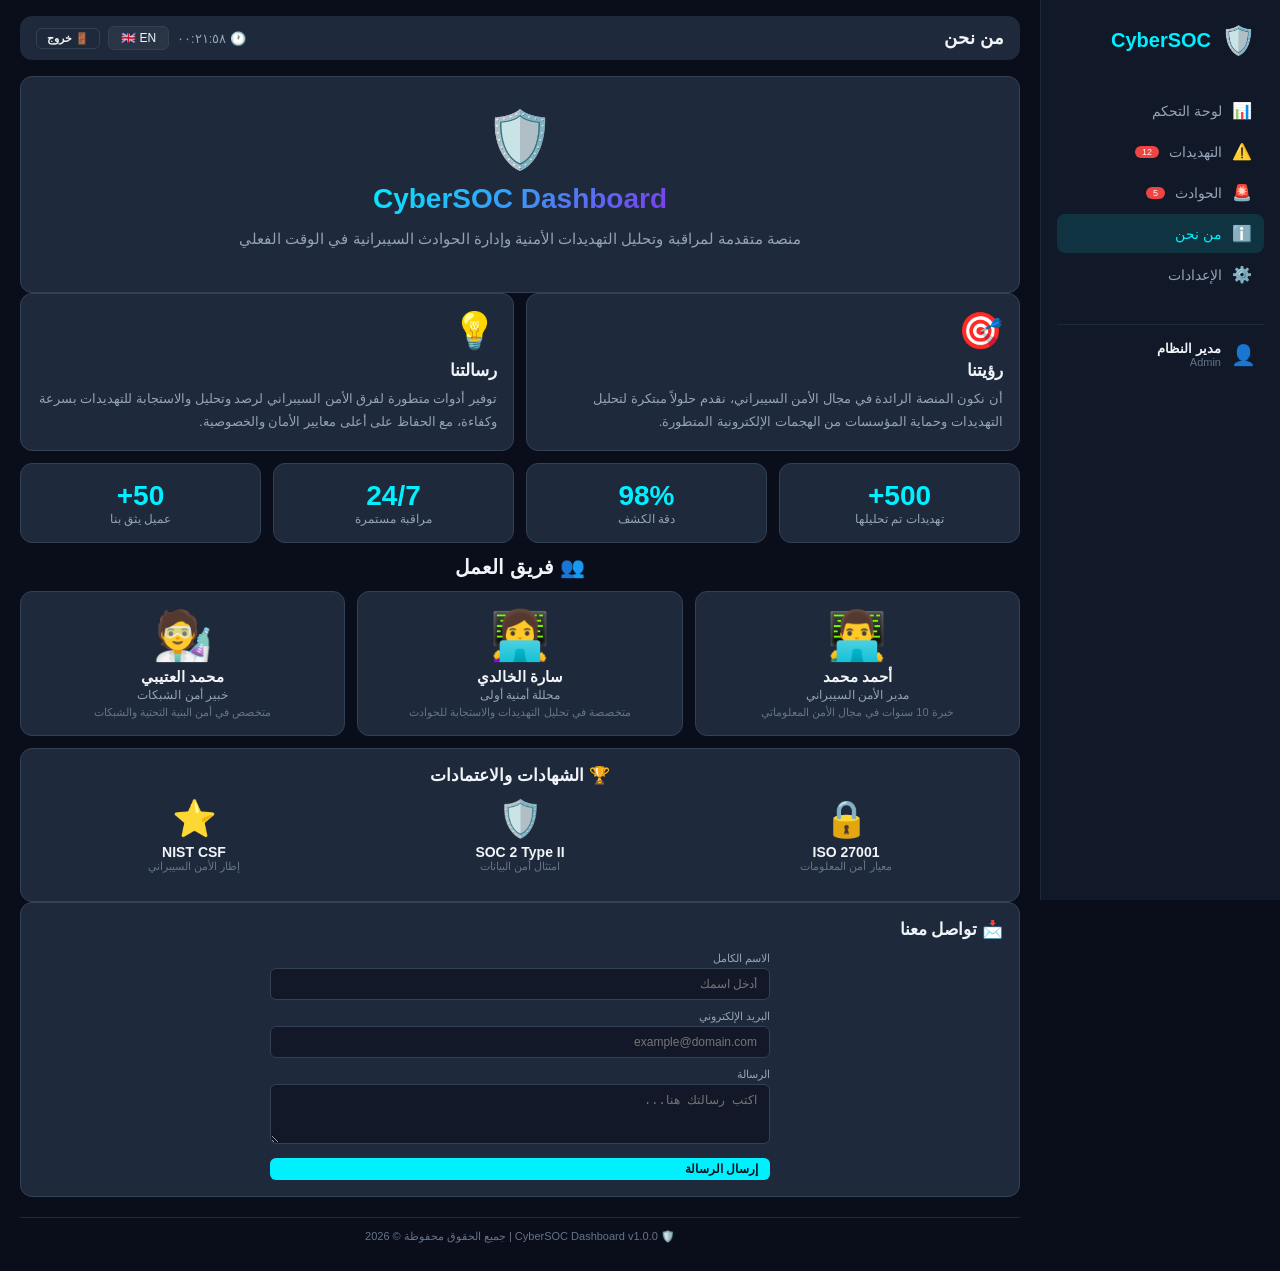
==== commit 4aec9770: "Update about.html" ====
--- a/about.html
+++ b/about.html
@@ -1,80 +1,170 @@
 <!DOCTYPE html>
-<html lang="ar" dir="rtl" data-theme="dark">
+<html lang="ar" dir="rtl">
 <head>
-    <link rel="stylesheet" href="assets/css/style.css">
     <meta charset="UTF-8">
     <meta name="viewport" content="width=device-width, initial-scale=1.0">
-    <title>CyberSOC Dashboard - من نحن</title>
-    <meta name="description" content="تعرف على منصة CyberSOC وفريق العمل">
+    <title>CyberSOC - من نحن</title>
     <link rel="icon" href="data:image/svg+xml,<svg xmlns='http://www.w3.org/2000/svg' viewBox='0 0 100 100'><text y='.9em' font-size='90'>🛡️</text></svg>">
+    
+    <style>
+        /* نفس التنسيقات السابقة مع تعديلات بسيطة */
+        * { margin: 0; padding: 0; box-sizing: border-box; }
+        body { font-family: 'Segoe UI', Tahoma, sans-serif; background: #0a0e1a; color: #f1f5f9; min-height: 100vh; overflow-x: hidden; }
+        
+        .sidebar {
+            position: fixed; top: 0; right: 0; width: 240px; height: 100vh;
+            background: #111827; padding: 20px 16px; overflow-y: auto;
+            z-index: 1000; border-left: 1px solid #1e293b;
+            transition: right 0.3s ease;
+        }
+        @media (max-width: 992px) {
+            .sidebar { right: -280px; width: 260px; }
+            .sidebar.open { right: 0; }
+        }
+        
+        .sidebar .logo { display: flex; align-items: center; gap: 10px; margin-bottom: 30px; padding: 4px 8px; }
+        .sidebar .logo-icon { font-size: 28px; }
+        .sidebar .logo-text { font-size: 20px; font-weight: 700; color: #00f0ff; }
+        .sidebar .nav-menu { list-style: none; }
+        .sidebar .nav-item { margin-bottom: 2px; }
+        .sidebar .nav-link {
+            display: flex; align-items: center; gap: 10px; padding: 10px 12px;
+            border-radius: 8px; color: #94a3b8; text-decoration: none;
+            transition: 0.3s; font-size: 14px;
+        }
+        .sidebar .nav-link:hover { background: rgba(0,240,255,0.08); color: #f1f5f9; }
+        .sidebar .nav-link.active { background: rgba(0,240,255,0.12); color: #00f0ff; }
+        .sidebar .nav-icon { font-size: 16px; width: 20px; text-align: center; }
+        .sidebar .nav-badge { margin-left: auto; background: #ef4444; color: white; font-size: 9px; padding: 1px 7px; border-radius: 10px; }
+        .sidebar-footer { margin-top: 30px; padding-top: 12px; border-top: 1px solid #1e293b; }
+        .user-info { display: flex; align-items: center; gap: 10px; padding: 4px 8px; }
+        .user-avatar { font-size: 20px; }
+        .user-name { font-size: 13px; font-weight: 600; }
+        .user-role { font-size: 11px; color: #64748b; }
+        
+        .sidebar-overlay { display: none; position: fixed; top: 0; left: 0; width: 100%; height: 100%; background: rgba(0,0,0,0.6); z-index: 999; }
+        .sidebar-overlay.active { display: block; }
+        @media (min-width: 993px) { .sidebar-overlay { display: none !important; } }
+        
+        .main-content { margin-right: 240px; padding: 16px 20px; min-height: 100vh; transition: margin-right 0.3s ease; }
+        @media (max-width: 992px) { .main-content { margin-right: 0; padding: 12px 14px; } }
+        
+        .menu-toggle { display: none; background: none; border: none; color: #f1f5f9; font-size: 24px; cursor: pointer; padding: 4px 8px; }
+        .menu-toggle:hover { color: #00f0ff; }
+        @media (max-width: 992px) { .menu-toggle { display: block; } }
+        
+        .topbar { display: flex; justify-content: space-between; align-items: center; padding: 10px 16px; background: #1e293b; border-radius: 12px; margin-bottom: 16px; flex-wrap: wrap; gap: 8px; }
+        .topbar-left { display: flex; align-items: center; gap: 10px; }
+        .page-title { font-size: 18px; font-weight: 600; }
+        .topbar-right { display: flex; align-items: center; gap: 8px; flex-wrap: wrap; }
+        #clock { font-size: 13px; color: #94a3b8; }
+        
+        .btn { display: inline-flex; align-items: center; gap: 4px; padding: 4px 12px; border-radius: 6px; border: none; cursor: pointer; font-size: 12px; font-weight: 600; transition: 0.3s; text-decoration: none; }
+        .btn-outline { background: transparent; border: 1px solid #334155; color: #f1f5f9; }
+        .btn-outline:hover { border-color: #00f0ff; color: #00f0ff; }
+        .btn-primary { background: #00f0ff; color: #0a0e1a; }
+        .btn-primary:hover { transform: translateY(-2px); box-shadow: 0 4px 20px rgba(0,240,255,0.3); }
+        .btn-sm { padding: 3px 10px; font-size: 11px; }
+        
+        .lang-toggle { background: rgba(255,255,255,0.05); border: 1px solid #334155; color: #f1f5f9; padding: 4px 12px; border-radius: 6px; cursor: pointer; font-size: 12px; transition: 0.3s; }
+        .lang-toggle:hover { background: rgba(0,240,255,0.08); border-color: #00f0ff; }
+        
+        .glass-card { background: #1e293b; border-radius: 12px; padding: 16px; border: 1px solid #334155; transition: 0.3s; }
+        .glass-card:hover { border-color: #00f0ff; transform: translateY(-2px); }
+        .grid { display: grid; gap: 12px; margin-bottom: 12px; }
+        .grid-4 { grid-template-columns: repeat(4, 1fr); }
+        .grid-3 { grid-template-columns: repeat(3, 1fr); }
+        .grid-2 { grid-template-columns: repeat(2, 1fr); }
+        .stat-card { min-height: 70px; }
+        .stat-number { font-size: 24px; font-weight: 700; color: #00f0ff; }
+        .stat-label { font-size: 12px; color: #94a3b8; }
+        .flex-between { display: flex; align-items: center; justify-content: space-between; flex-wrap: wrap; gap: 6px; }
+        .text-center { text-align: center; }
+        
+        .form-group { margin-bottom: 10px; }
+        .form-group label { display: block; color: #94a3b8; font-size: 11px; margin-bottom: 3px; }
+        .form-control { width: 100%; padding: 8px 12px; background: rgba(10,14,26,0.6); border: 1px solid #334155; border-radius: 6px; color: #f1f5f9; font-size: 12px; }
+        .form-control:focus { outline: none; border-color: #00f0ff; }
+        
+        #loading-screen { position: fixed; inset: 0; background: #0a0e1a; z-index: 9999; display: flex; flex-direction: column; align-items: center; justify-content: center; transition: opacity 0.5s; }
+        #loading-screen.hide { opacity: 0; pointer-events: none; }
+        .loading-spinner { width: 40px; height: 40px; border: 3px solid rgba(0,240,255,0.1); border-top-color: #00f0ff; border-radius: 50%; animation: spin 0.8s linear infinite; }
+        @keyframes spin { to { transform: rotate(360deg); } }
+        .loading-text { margin-top: 12px; color: #94a3b8; font-size: 13px; }
+        
+        footer { margin-top: 20px; padding: 12px; text-align: center; color: #64748b; font-size: 11px; border-top: 1px solid #1e293b; }
+        
+        .about-hero { text-align: center; padding: 30px 20px; }
+        .about-hero h1 { font-size: 28px; background: linear-gradient(135deg, #00f0ff, #7c3aed); -webkit-background-clip: text; -webkit-text-fill-color: transparent; display: inline-block; }
+        .about-hero p { color: #94a3b8; font-size: 15px; max-width: 600px; margin: 10px auto; line-height: 1.8; }
+        
+        .team-member { text-align: center; padding: 16px; }
+        .team-member .avatar { font-size: 48px; margin-bottom: 4px; }
+        .team-member h4 { font-size: 15px; margin-bottom: 2px; }
+        .team-member p { font-size: 12px; color: #94a3b8; }
+        .team-member .bio { font-size: 11px; color: #64748b; margin-top: 4px; }
+        
+        @media (max-width: 768px) {
+            .grid-4 { grid-template-columns: 1fr 1fr; }
+            .grid-3 { grid-template-columns: 1fr; }
+            .grid-2 { grid-template-columns: 1fr; }
+            .stat-number { font-size: 20px; }
+            .stat-card { min-height: 60px; }
+            .topbar { padding: 8px 12px; }
+            .page-title { font-size: 15px; }
+            .glass-card { padding: 12px; }
+            .about-hero h1 { font-size: 22px; }
+        }
+        @media (max-width: 576px) {
+            .grid-4 { grid-template-columns: 1fr; }
+            .stat-number { font-size: 18px; }
+            .topbar-right { gap: 4px; }
+            .lang-toggle { font-size: 10px; padding: 2px 8px; }
+            #clock { font-size: 11px; }
+            .btn { font-size: 10px; padding: 2px 8px; }
+            .about-hero { padding: 20px 10px; }
+            .about-hero h1 { font-size: 18px; }
+            .team-member .avatar { font-size: 36px; }
+        }
+        
+        [data-theme="light"] body { background: #f0f4ff; color: #0f172a; }
+        [data-theme="light"] .sidebar { background: #ffffff; border-left-color: #e2e8f0; }
+        [data-theme="light"] .glass-card { background: #ffffff; border-color: #e2e8f0; }
+        [data-theme="light"] .topbar { background: #ffffff; }
+        [data-theme="light"] .stat-number { color: #4f46e5; }
+        [data-theme="light"] .btn-outline { border-color: #e2e8f0; color: #0f172a; }
+        [data-theme="light"] .lang-toggle { border-color: #e2e8f0; color: #0f172a; }
+        [data-theme="light"] .form-control { background: #f8fafc; color: #0f172a; border-color: #e2e8f0; }
+        [data-theme="light"] .about-hero p { color: #64748b; }
+    </style>
 </head>
 <body>
 
-<!-- ====================================================== -->
+<!-- ========================================== -->
 <!-- شاشة التحميل -->
-<!-- ====================================================== -->
+<!-- ========================================== -->
 <div id="loading-screen">
     <div class="loading-spinner"></div>
     <div class="loading-text">🛡️ جاري تحميل المنصة...</div>
 </div>
-<script>
-// ==========================================
-// التحقق من تسجيل الدخول
-// ==========================================
-(function() {
-    var loggedIn = sessionStorage.getItem('loggedIn');
-    if (!loggedIn || loggedIn !== 'true') {
-        window.location.href = 'login.html';
-    }
-})();
-</script>
-
-<!-- ====================================================== -->
-<!-- الشريط الجانبي -->
-<!-- ====================================================== -->
+
+<!-- ========================================== -->
+<!-- السايدبار -->
+<!-- ========================================== -->
 <aside class="sidebar" id="sidebar">
     <div class="logo">
         <span class="logo-icon">🛡️</span>
         <span class="logo-text">CyberSOC</span>
     </div>
-    
     <nav>
         <ul class="nav-menu">
-            <li class="nav-item">
-                <a href="index.html" class="nav-link">
-                    <span class="nav-icon">📊</span>
-                    <span class="nav-text" data-translate="dashboard">لوحة التحكم</span>
-                </a>
-            </li>
-            <li class="nav-item">
-                <a href="threats.html" class="nav-link">
-                    <span class="nav-icon">⚠️</span>
-                    <span class="nav-text" data-translate="threats">التهديدات</span>
-                    <span class="nav-badge" id="threat-badge">12</span>
-                </a>
-            </li>
-            <li class="nav-item">
-                <a href="incidents.html" class="nav-link">
-                    <span class="nav-icon">🚨</span>
-                    <span class="nav-text" data-translate="incidents">الحوادث</span>
-                    <span class="nav-badge" id="incident-badge">5</span>
-                </a>
-            </li>
-            <li class="nav-item">
-                <a href="about.html" class="nav-link active">
-                    <span class="nav-icon">ℹ️</span>
-                    <span class="nav-text">من نحن</span>
-                </a>
-            </li>
-            <li class="nav-item">
-                <a href="settings.html" class="nav-link">
-                    <span class="nav-icon">⚙️</span>
-                    <span class="nav-text" data-translate="settings">الإعدادات</span>
-                </a>
-            </li>
+            <li class="nav-item"><a href="index.html" class="nav-link"><span class="nav-icon">📊</span><span class="nav-text">لوحة التحكم</span></a></li>
+            <li class="nav-item"><a href="threats.html" class="nav-link"><span class="nav-icon">⚠️</span><span class="nav-text">التهديدات</span><span class="nav-badge">12</span></a></li>
+            <li class="nav-item"><a href="incidents.html" class="nav-link"><span class="nav-icon">🚨</span><span class="nav-text">الحوادث</span><span class="nav-badge">5</span></a></li>
+            <li class="nav-item"><a href="about.html" class="nav-link active"><span class="nav-icon">ℹ️</span><span class="nav-text">من نحن</span></a></li>
+            <li class="nav-item"><a href="settings.html" class="nav-link"><span class="nav-icon">⚙️</span><span class="nav-text">الإعدادات</span></a></li>
         </ul>
     </nav>
-    
     <div class="sidebar-footer">
         <div class="user-info">
             <span class="user-avatar">👤</span>
@@ -86,182 +176,209 @@
     </div>
 </aside>
 
-<!-- ====================================================== -->
+<div class="sidebar-overlay" id="sidebarOverlay" onclick="closeSidebar()"></div>
+
+<!-- ========================================== -->
 <!-- المحتوى الرئيسي -->
-<!-- ====================================================== -->
+<!-- ========================================== -->
 <main class="main-content" id="main-content">
     
-    <!-- الشريط العلوي -->
     <header class="topbar">
         <div class="topbar-left">
-            <button class="menu-toggle" aria-label="تبديل القائمة">☰</button>
+            <button class="menu-toggle" onclick="toggleSidebar()">☰</button>
             <h1 class="page-title">من نحن</h1>
         </div>
-        
         <div class="topbar-right">
-            <span id="clock" style="font-size:14px; color:var(--text-secondary); font-weight:500;">--:--:--</span>
-            <button class="lang-toggle" aria-label="تبديل اللغة">🇬🇧 EN</button>
-            <button class="theme-toggle" aria-label="تبديل الثيم">🌙</button>
-            <div class="notification-badge">
-                <span style="font-size:22px;">🔔</span>
-                <span class="badge-count" id="notif-count">3</span>
-            </div>
+            <span id="clock">--:--:--</span>
+            <button class="lang-toggle" onclick="toggleLanguage()">🇬🇧 EN</button>
+            <button class="btn btn-outline btn-sm" onclick="logout()">🚪 خروج</button>
         </div>
     </header>
     
-    <!-- قسم الترحيب -->
-    <section class="glass-card" style="margin-bottom: var(--spacing-lg); text-align: center; padding: var(--spacing-2xl);">
-        <div style="font-size: 64px; margin-bottom: var(--spacing-md);">🛡️</div>
-        <h1 style="font-size: 36px; margin-bottom: var(--spacing-md); background: linear-gradient(135deg, var(--neon-cyan), var(--neon-purple)); -webkit-background-clip: text; -webkit-text-fill-color: transparent;">CyberSOC Dashboard</h1>
-        <p style="font-size: 18px; color: var(--text-secondary); max-width: 700px; margin: 0 auto; line-height: 1.8;">
-            منصة متقدمة لمراقبة وتحليل التهديدات الأمنية وإدارة الحوادث السيبرانية في الوقت الفعلي
-        </p>
+    <!-- الهيدر -->
+    <section class="glass-card about-hero">
+        <div style="font-size:56px; margin-bottom:10px;">🛡️</div>
+        <h1>CyberSOC Dashboard</h1>
+        <p>منصة متقدمة لمراقبة وتحليل التهديدات الأمنية وإدارة الحوادث السيبرانية في الوقت الفعلي</p>
     </section>
     
     <!-- الرؤية والرسالة -->
-    <section class="grid grid-2" style="margin-bottom: var(--spacing-lg);">
-        <div class="glass-card glass-card-glow">
-            <div style="font-size: 40px; margin-bottom: var(--spacing-md);">🎯</div>
-            <h3 style="font-size: 20px; margin-bottom: var(--spacing-md);">رؤيتنا</h3>
-            <p style="color: var(--text-secondary); line-height: 1.8;">
-                أن نكون المنصة الرائدة في مجال الأمن السيبراني، نقدم حلولاً مبتكرة لتحليل التهديدات 
-                وحماية المؤسسات من الهجمات الإلكترونية المتطورة.
-            </p>
-        </div>
-        
-        <div class="glass-card glass-card-glow">
-            <div style="font-size: 40px; margin-bottom: var(--spacing-md);">💡</div>
-            <h3 style="font-size: 20px; margin-bottom: var(--spacing-md);">رسالتنا</h3>
-            <p style="color: var(--text-secondary); line-height: 1.8;">
-                توفير أدوات متطورة لفرق الأمن السيبراني لرصد وتحليل والاستجابة للتهديدات 
-                بسرعة وكفاءة، مع الحفاظ على أعلى معايير الأمان والخصوصية.
-            </p>
+    <section class="grid grid-2">
+        <div class="glass-card">
+            <div style="font-size:36px; margin-bottom:8px;">🎯</div>
+            <h3 style="font-size:17px; margin-bottom:6px;">رؤيتنا</h3>
+            <p style="color:#94a3b8; font-size:13px; line-height:1.8;">أن نكون المنصة الرائدة في مجال الأمن السيبراني، نقدم حلولاً مبتكرة لتحليل التهديدات وحماية المؤسسات من الهجمات الإلكترونية المتطورة.</p>
+        </div>
+        <div class="glass-card">
+            <div style="font-size:36px; margin-bottom:8px;">💡</div>
+            <h3 style="font-size:17px; margin-bottom:6px;">رسالتنا</h3>
+            <p style="color:#94a3b8; font-size:13px; line-height:1.8;">توفير أدوات متطورة لفرق الأمن السيبراني لرصد وتحليل والاستجابة للتهديدات بسرعة وكفاءة، مع الحفاظ على أعلى معايير الأمان والخصوصية.</p>
         </div>
     </section>
     
     <!-- إحصائيات المنصة -->
-    <section class="grid grid-4" style="margin-bottom: var(--spacing-lg);">
+    <section class="grid grid-4">
         <div class="glass-card stat-card text-center">
-            <div class="stat-number" style="font-size: 36px;">500+</div>
+            <div class="stat-number" style="font-size:28px;">500+</div>
             <div class="stat-label">تهديدات تم تحليلها</div>
         </div>
         <div class="glass-card stat-card text-center">
-            <div class="stat-number" style="font-size: 36px;">98%</div>
+            <div class="stat-number" style="font-size:28px;">98%</div>
             <div class="stat-label">دقة الكشف</div>
         </div>
         <div class="glass-card stat-card text-center">
-            <div class="stat-number" style="font-size: 36px;">24/7</div>
+            <div class="stat-number" style="font-size:28px;">24/7</div>
             <div class="stat-label">مراقبة مستمرة</div>
         </div>
         <div class="glass-card stat-card text-center">
-            <div class="stat-number" style="font-size: 36px;">50+</div>
+            <div class="stat-number" style="font-size:28px;">50+</div>
             <div class="stat-label">عميل يثق بنا</div>
         </div>
     </section>
     
     <!-- فريق العمل -->
-    <section style="margin-bottom: var(--spacing-lg);">
-        <h2 style="text-align: center; margin-bottom: var(--spacing-xl); font-size: 28px;">👥 فريق العمل</h2>
+    <section>
+        <h2 style="text-align:center; font-size:20px; margin-bottom:12px;">👥 فريق العمل</h2>
         <div class="grid grid-3">
-            <div class="glass-card text-center">
-                <div style="font-size: 64px; margin-bottom: var(--spacing-sm);">👨‍💻</div>
-                <h4 style="font-size: 18px;">عبدالرحمن حجازي</h4>
-                <p style="color: var(--text-secondary); font-size: 14px;">مدير الأمن السيبراني</p>
-                <p style="color: var(--text-muted); font-size: 13px; margin-top: var(--spacing-sm);">خبرة 10 سنوات في مجال الأمن المعلوماتي</p>
-            </div>
-            <div class="glass-card text-center">
-                <div style="font-size: 64px; margin-bottom: var(--spacing-sm);">👩‍💻</div>
-                <h4 style="font-size: 18px;">سارة الشايقيه</h4>
-                <p style="color: var(--text-secondary); font-size: 14px;">محللة أمنية أولى</p>
-                <p style="color: var(--text-muted); font-size: 13px; margin-top: var(--spacing-sm);">متخصصة في تحليل التهديدات والاستجابة للحوادث</p>
-            </div>
-            <div class="glass-card text-center">
-                <div style="font-size: 64px; margin-bottom: var(--spacing-sm);">🧑‍🔬</div>
-                <h4 style="font-size: 18px;">محمد الدنقلاوي</h4>
-                <p style="color: var(--text-secondary); font-size: 14px;">خبير أمن الشبكات</p>
-                <p style="color: var(--text-muted); font-size: 13px; margin-top: var(--spacing-sm);">متخصص في أمن البنية التحتية والشبكات</p>
-            </div>
-        </div>
-    </section>
-    
-    <!-- الشهادات والجوائز -->
-    <section class="glass-card" style="margin-bottom: var(--spacing-lg);">
-        <h3 style="text-align: center; margin-bottom: var(--spacing-lg); font-size: 22px;">🏆 الشهادات والاعتمادات</h3>
-        <div class="grid grid-3" style="text-align: center;">
+            <div class="glass-card team-member">
+                <div class="avatar">👨‍💻</div>
+                <h4>أحمد محمد</h4>
+                <p>مدير الأمن السيبراني</p>
+                <p class="bio">خبرة 10 سنوات في مجال الأمن المعلوماتي</p>
+            </div>
+            <div class="glass-card team-member">
+                <div class="avatar">👩‍💻</div>
+                <h4>سارة الخالدي</h4>
+                <p>محللة أمنية أولى</p>
+                <p class="bio">متخصصة في تحليل التهديدات والاستجابة للحوادث</p>
+            </div>
+            <div class="glass-card team-member">
+                <div class="avatar">🧑‍🔬</div>
+                <h4>محمد العتيبي</h4>
+                <p>خبير أمن الشبكات</p>
+                <p class="bio">متخصص في أمن البنية التحتية والشبكات</p>
+            </div>
+        </div>
+    </section>
+    
+    <!-- الشهادات -->
+    <section class="glass-card">
+        <h3 style="text-align:center; font-size:17px; margin-bottom:12px;">🏆 الشهادات والاعتمادات</h3>
+        <div class="grid grid-3" style="text-align:center;">
             <div>
-                <div style="font-size: 48px;">🔒</div>
-                <p style="font-weight: 600; margin-top: var(--spacing-sm);">ISO 27001</p>
-                <p style="color: var(--text-muted); font-size: 13px;">معيار أمن المعلومات</p>
+                <div style="font-size:36px;">🔒</div>
+                <p style="font-weight:600; font-size:14px; margin-top:4px;">ISO 27001</p>
+                <p style="color:#64748b; font-size:11px;">معيار أمن المعلومات</p>
             </div>
             <div>
-                <div style="font-size: 48px;">🛡️</div>
-                <p style="font-weight: 600; margin-top: var(--spacing-sm);">SOC 2 Type II</p>
-                <p style="color: var(--text-muted); font-size: 13px;">امتثال أمن البيانات</p>
+                <div style="font-size:36px;">🛡️</div>
+                <p style="font-weight:600; font-size:14px; margin-top:4px;">SOC 2 Type II</p>
+                <p style="color:#64748b; font-size:11px;">امتثال أمن البيانات</p>
             </div>
             <div>
-                <div style="font-size: 48px;">⭐</div>
-                <p style="font-weight: 600; margin-top: var(--spacing-sm);">NIST CSF</p>
-                <p style="color: var(--text-muted); font-size: 13px;">إطار الأمن السيبراني</p>
+                <div style="font-size:36px;">⭐</div>
+                <p style="font-weight:600; font-size:14px; margin-top:4px;">NIST CSF</p>
+                <p style="color:#64748b; font-size:11px;">إطار الأمن السيبراني</p>
             </div>
         </div>
     </section>
     
     <!-- نموذج الاتصال -->
-    <section class="glass-card" style="margin-bottom: var(--spacing-lg);">
-        <h3 style="margin-bottom: var(--spacing-lg); font-size: 22px;">📩 تواصل معنا</h3>
-        <form id="contactForm" style="max-width: 600px; margin: 0 auto;">
+    <section class="glass-card">
+        <h3 style="font-size:17px; margin-bottom:12px;">📩 تواصل معنا</h3>
+        <form style="max-width:500px; margin:0 auto;" onsubmit="alert('📩 تم إرسال رسالتك بنجاح!'); return false;">
             <div class="form-group">
-                <label for="contactName">الاسم الكامل</label>
-                <input type="text" id="contactName" class="form-control" placeholder="أدخل اسمك" required>
+                <label>الاسم الكامل</label>
+                <input type="text" class="form-control" placeholder="أدخل اسمك" required>
             </div>
             <div class="form-group">
-                <label for="contactEmail">البريد الإلكتروني</label>
-                <input type="email" id="contactEmail" class="form-control" placeholder="example@domain.com" required>
+                <label>البريد الإلكتروني</label>
+                <input type="email" class="form-control" placeholder="example@domain.com" required>
             </div>
             <div class="form-group">
-                <label for="contactMessage">الرسالة</label>
-                <textarea id="contactMessage" class="form-control" rows="4" placeholder="اكتب رسالتك هنا..." required></textarea>
-            </div>
-            <button type="submit" class="btn btn-primary" style="width: 100%;">إرسال الرسالة</button>
+                <label>الرسالة</label>
+                <textarea class="form-control" rows="3" placeholder="اكتب رسالتك هنا..." required></textarea>
+            </div>
+            <button type="submit" class="btn btn-primary" style="width:100%;">إرسال الرسالة</button>
         </form>
     </section>
     
-    <!-- تذييل الصفحة -->
-    <footer style="margin-top: var(--spacing-2xl); padding: var(--spacing-md); text-align: center; color: var(--text-muted); font-size: 13px;">
+    <footer>
         <p>🛡️ CyberSOC Dashboard v1.0.0 | جميع الحقوق محفوظة © 2026</p>
-        <p style="margin-top: var(--spacing-xs); font-size: 12px; opacity: 0.6;">نظام مراقبة وتحليل الأمن السيبراني - تعمل بأمان 🔒</p>
     </footer>
 </main>
 
-
-<script src="assets/js/main.js"></script>
-
+<!-- ========================================== -->
+<!-- JavaScript -->
+<!-- ========================================== -->
 <script>
-// ساعة رقمية
 function updateClock() {
-    const now = new Date();
-    const time = now.toLocaleTimeString('ar-SA', { 
+    var clock = document.getElementById('clock');
+    if (!clock) return;
+    var now = new Date();
+    var time = now.toLocaleTimeString('ar-SA', {
         hour12: false,
         hour: '2-digit',
         minute: '2-digit',
         second: '2-digit'
     });
-    const clock = document.getElementById('clock');
-    if (clock) clock.textContent = '🕐 ' + time;
+    clock.textContent = '🕐 ' + time;
 }
 setInterval(updateClock, 1000);
 updateClock();
 
-// نموذج الاتصال
-document.getElementById('contactForm')?.addEventListener('submit', function(e) {
-    e.preventDefault();
-    alert('📩 تم إرسال رسالتك بنجاح! سنتواصل معك قريباً.');
-    this.reset();
+window.addEventListener('load', function() {
+    setTimeout(function() {
+        var loading = document.getElementById('loading-screen');
+        if (loading) loading.classList.add('hide');
+    }, 500);
 });
 
-// تحديث الإشعارات
-document.getElementById('notif-count').textContent = '3';
+function toggleSidebar() {
+    var sidebar = document.getElementById('sidebar');
+    var overlay = document.getElementById('sidebarOverlay');
+    if (window.innerWidth <= 992) {
+        if (sidebar) sidebar.classList.toggle('open');
+        if (overlay) overlay.classList.toggle('active');
+    }
+}
+function closeSidebar() {
+    var sidebar = document.getElementById('sidebar');
+    var overlay = document.getElementById('sidebarOverlay');
+    if (sidebar) sidebar.classList.remove('open');
+    if (overlay) overlay.classList.remove('active');
+}
+window.addEventListener('resize', function() {
+    if (window.innerWidth > 992) closeSidebar();
+});
+
+function toggleLanguage() {
+    var current = document.documentElement.lang;
+    var next = current === 'ar' ? 'en' : 'ar';
+    document.documentElement.dir = next === 'ar' ? 'rtl' : 'ltr';
+    document.documentElement.lang = next;
+    var btn = document.querySelector('.lang-toggle');
+    if (btn) btn.textContent = next === 'ar' ? '🇬🇧 EN' : '🇸🇦 عربي';
+}
+
+function logout() {
+    if (confirm('هل أنت متأكد من تسجيل الخروج؟')) {
+        sessionStorage.clear();
+        window.location.href = 'login.html';
+    }
+}
+
+document.addEventListener('DOMContentLoaded', function() {
+    var links = document.querySelectorAll('.sidebar .nav-link');
+    links.forEach(function(link) {
+        link.addEventListener('click', function() {
+            if (window.innerWidth <= 992) closeSidebar();
+        });
+    });
+});
+
+console.log('✅ About page ready!');
 </script>
 
 </body>
-</html>+</html>
